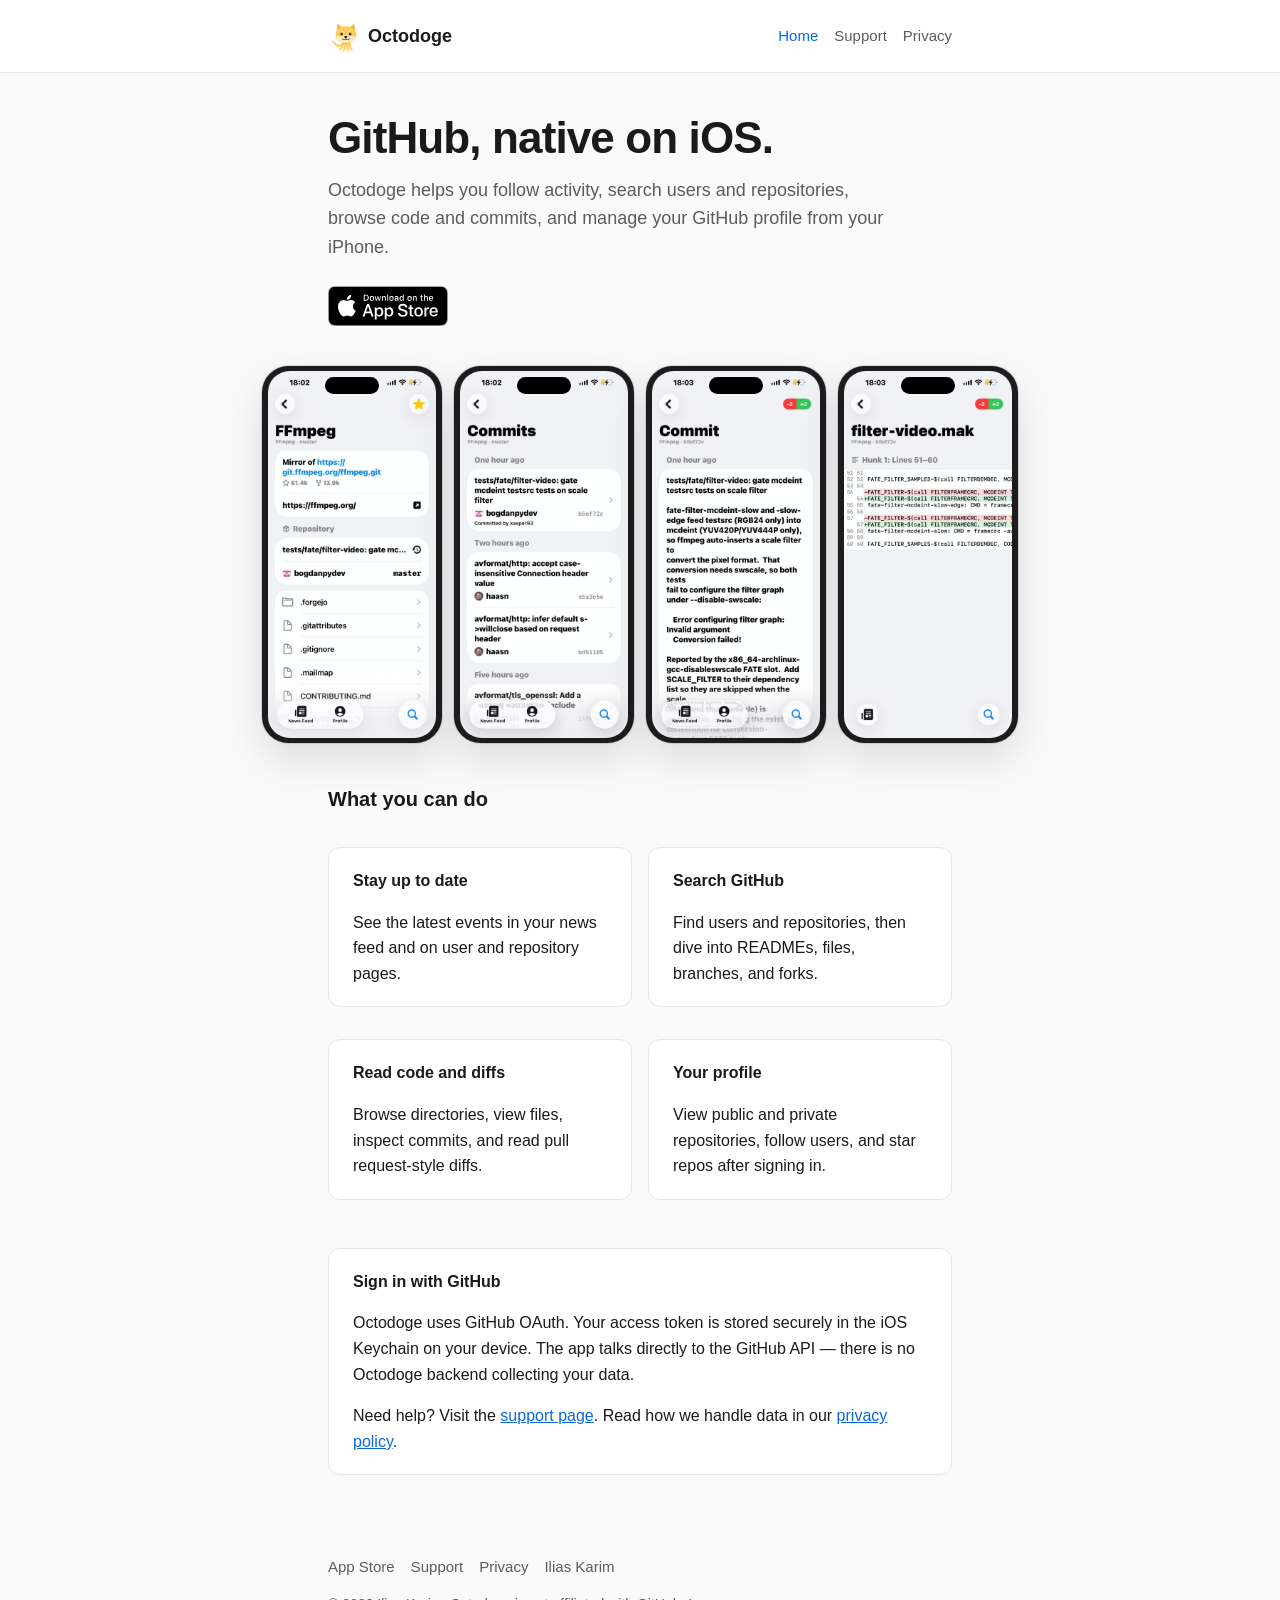
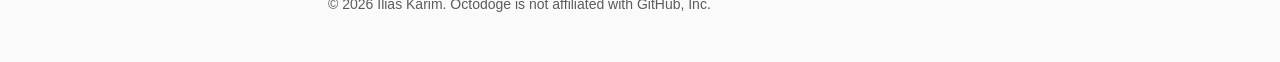
==== index.html @ 3f46ff74 "Add App Store download button (#1) * Add App Store download badge now that the app is live.  Link th" ====
<!DOCTYPE html>
<html lang="en">
  <head>
    <meta charset="utf-8" />
    <meta name="viewport" content="width=device-width, initial-scale=1" />
    <title>Octodoge — GitHub for iOS</title>
    <meta
      name="description"
      content="Octodoge is a native iOS client for browsing GitHub repositories, commits, activity, and your profile."
    />
    <link rel="icon" href="/assets/favicon.png" type="image/png" />
    <link rel="apple-touch-icon" href="/assets/apple-touch-icon.png" />
    <link rel="stylesheet" href="/styles.css" />
  </head>
  <body>
    <header>
      <div class="header-inner">
        <a class="logo" href="/">
          <img src="/assets/octodoge.png" width="32" height="32" alt="" />
          <span>Octodoge</span>
        </a>
        <nav aria-label="Site">
          <a href="/" aria-current="page">Home</a>
          <a href="/support/">Support</a>
          <a href="/privacy/">Privacy</a>
        </nav>
      </div>
    </header>

    <main>
      <section class="hero">
        <h1>GitHub, native on iOS.</h1>
        <p class="lead">
          Octodoge helps you follow activity, search users and repositories, browse code and
          commits, and manage your GitHub profile from your iPhone.
        </p>
        <p class="store-cta">
          <a
            class="app-store-badge"
            href="https://apps.apple.com/app/octodoge-github-companion/id6784353654"
          >
            <picture>
              <source
                media="(prefers-color-scheme: dark)"
                srcset="/assets/download-on-the-app-store-white.svg"
              />
              <img
                src="/assets/download-on-the-app-store.svg"
                width="120"
                height="40"
                alt="Download on the App Store"
              />
            </picture>
          </a>
        </p>
        <div class="phone-strip">
          <figure class="phone">
            <img
              src="/assets/screenshot-repo.jpg"
              width="472"
              height="1024"
              alt="Repository view showing FFmpeg on Octodoge"
            />
          </figure>
          <figure class="phone">
            <img
              src="/assets/screenshot-commits.jpg"
              width="472"
              height="1024"
              alt="Commit history for FFmpeg on Octodoge"
            />
          </figure>
          <figure class="phone">
            <img
              src="/assets/screenshot-commit.jpg"
              width="472"
              height="1024"
              alt="Commit detail on Octodoge"
            />
          </figure>
          <figure class="phone">
            <img
              src="/assets/screenshot-diff.jpg"
              width="472"
              height="1024"
              alt="Diff view for a commit on Octodoge"
            />
          </figure>
        </div>
      </section>

      <section class="features">
        <h2>What you can do</h2>
        <div class="feature-grid">
          <article class="card">
            <h3>Stay up to date</h3>
            <p>See the latest events in your news feed and on user and repository pages.</p>
          </article>
          <article class="card">
            <h3>Search GitHub</h3>
            <p>Find users and repositories, then dive into READMEs, files, branches, and forks.</p>
          </article>
          <article class="card">
            <h3>Read code and diffs</h3>
            <p>Browse directories, view files, inspect commits, and read pull request-style diffs.</p>
          </article>
          <article class="card">
            <h3>Your profile</h3>
            <p>View public and private repositories, follow users, and star repos after signing in.</p>
          </article>
        </div>
      </section>

      <article class="card">
        <h2>Sign in with GitHub</h2>
        <p>
          Octodoge uses GitHub OAuth. Your access token is stored securely in the iOS Keychain on
          your device. The app talks directly to the GitHub API — there is no Octodoge backend
          collecting your data.
        </p>
        <p>
          Need help? Visit the <a href="/support/">support page</a>. Read how we handle data in our
          <a href="/privacy/">privacy policy</a>.
        </p>
      </article>
    </main>

    <footer>
      <nav aria-label="Footer">
        <a href="https://apps.apple.com/app/octodoge-github-companion/id6784353654">App Store</a>
        <a href="/support/">Support</a>
        <a href="/privacy/">Privacy</a>
        <a href="https://iliaskarim.com">Ilias Karim</a>
      </nav>
      <p>© 2026 Ilias Karim. Octodoge is not affiliated with GitHub, Inc.</p>
    </footer>
  </body>
</html>
---- styles.css ----
:root {
  color-scheme: light dark;
  --bg: #fafafa;
  --surface: #ffffff;
  --text: #1a1a1a;
  --muted: #5c5c5c;
  --accent: #0969da;
  --border: #e6e6e6;
  --max-width: 42rem;
}

@media (prefers-color-scheme: dark) {
  :root {
    --bg: #0d1117;
    --surface: #161b22;
    --text: #f0f6fc;
    --muted: #8b949e;
    --accent: #58a6ff;
    --border: #30363d;
  }
}

* {
  box-sizing: border-box;
}

body {
  margin: 0;
  font-family: -apple-system, BlinkMacSystemFont, "Segoe UI", Roboto, Helvetica, Arial, sans-serif;
  line-height: 1.6;
  color: var(--text);
  background: var(--bg);
}

a {
  color: var(--accent);
}

a:hover {
  text-decoration: none;
}

header {
  border-bottom: 1px solid var(--border);
  background: var(--surface);
}

.header-inner {
  max-width: var(--max-width);
  margin: 0 auto;
  padding: 1.25rem 1.5rem;
  display: flex;
  align-items: center;
  justify-content: space-between;
  gap: 1rem;
}

.logo {
  display: inline-flex;
  align-items: center;
  gap: 0.5rem;
  font-size: 1.125rem;
  font-weight: 700;
  line-height: 1;
  color: var(--text);
  text-decoration: none;
}

.logo img {
  display: block;
  width: 2rem;
  height: 2rem;
  flex-shrink: 0;
}

nav {
  display: flex;
  gap: 1rem;
  font-size: 0.9375rem;
}

nav a {
  color: var(--muted);
  text-decoration: none;
}

nav a:hover,
nav a[aria-current="page"] {
  color: var(--accent);
}

main {
  max-width: var(--max-width);
  margin: 0 auto;
  padding: 2.5rem 1.5rem 4rem;
}

.hero {
  margin-bottom: 2.5rem;
}

.hero h1 {
  margin: 0 0 0.75rem;
  font-size: clamp(2rem, 5vw, 2.75rem);
  line-height: 1.15;
  letter-spacing: -0.02em;
}

.lead {
  margin: 0;
  font-size: 1.125rem;
  color: var(--muted);
  max-width: 36rem;
}

.store-cta {
  margin: 1.5rem 0 0;
}

.app-store-badge {
  display: inline-block;
  line-height: 0;
}

.app-store-badge img {
  display: block;
  width: 7.5rem;
  height: auto;
}

.phone-strip {
  display: flex;
  flex-wrap: wrap;
  justify-content: center;
  align-items: flex-end;
  gap: 0.85rem;
  width: min(50rem, calc(100vw - 2rem));
  margin: 2rem 0 0;
  margin-left: 50%;
  translate: -50%;
}

.phone {
  position: relative;
  margin: 0;
  width: min(11rem, calc(50% - 0.5rem));
  border-radius: 1.65rem;
  padding: 0.35rem;
  background: #1c1c1e;
  box-shadow:
    0 0 0 1px rgba(0, 0, 0, 0.12),
    0 1rem 2.5rem rgba(0, 0, 0, 0.12);
}

.phone::after {
  content: "";
  position: absolute;
  z-index: 1;
  top: 0.72rem;
  left: 50%;
  translate: -50% 0;
  width: 30%;
  height: 1.05rem;
  border-radius: 999px;
  background: #000;
  pointer-events: none;
}

@media (min-width: 40rem) {
  .phone-strip {
    flex-wrap: nowrap;
    gap: 0.75rem;
  }

  .phone {
    width: min(11.25rem, 23%);
  }
}

@media (prefers-color-scheme: dark) {
  .phone {
    background: #2c2c2e;
    box-shadow:
      0 0 0 1px rgba(255, 255, 255, 0.08),
      0 1rem 2.5rem rgba(0, 0, 0, 0.45);
  }
}

.phone img {
  display: block;
  width: 100%;
  height: auto;
  border-radius: 1.35rem;
}

.card {
  background: var(--surface);
  border: 1px solid var(--border);
  border-radius: 0.75rem;
  padding: 1.25rem 1.5rem;
  margin-bottom: 1rem;
}

.card h2,
.card h3 {
  margin: 0 0 0.5rem;
  font-size: 1rem;
}

.card p:last-child,
.card ul:last-child {
  margin-bottom: 0;
}

.features {
  display: grid;
  gap: 1rem;
  margin: 2rem 0;
}

.features h2 {
  margin: 0 0 1rem;
  font-size: 1.25rem;
}

.feature-grid {
  display: grid;
  gap: 1rem;
}

@media (min-width: 36rem) {
  .feature-grid {
    grid-template-columns: repeat(2, minmax(0, 1fr));
  }
}

ul {
  padding-left: 1.25rem;
}

li + li {
  margin-top: 0.35rem;
}

.contact-list {
  list-style: none;
  padding: 0;
  margin: 0;
}

.contact-list li + li {
  margin-top: 0.75rem;
}

.contact-label {
  display: block;
  font-size: 0.8125rem;
  font-weight: 600;
  text-transform: uppercase;
  letter-spacing: 0.04em;
  color: var(--muted);
  margin-bottom: 0.15rem;
}

footer {
  max-width: var(--max-width);
  margin: 0 auto;
  padding: 0 1.5rem 2rem;
  color: var(--muted);
  font-size: 0.875rem;
}

footer nav {
  margin-bottom: 0.75rem;
}

.prose h1 {
  margin: 0 0 0.5rem;
  font-size: 2rem;
  letter-spacing: -0.02em;
}

.prose h2 {
  margin: 2rem 0 0.75rem;
  font-size: 1.125rem;
}

.prose p,
.prose ul {
  margin: 0 0 1rem;
}

.prose .updated {
  color: var(--muted);
  font-size: 0.9375rem;
}
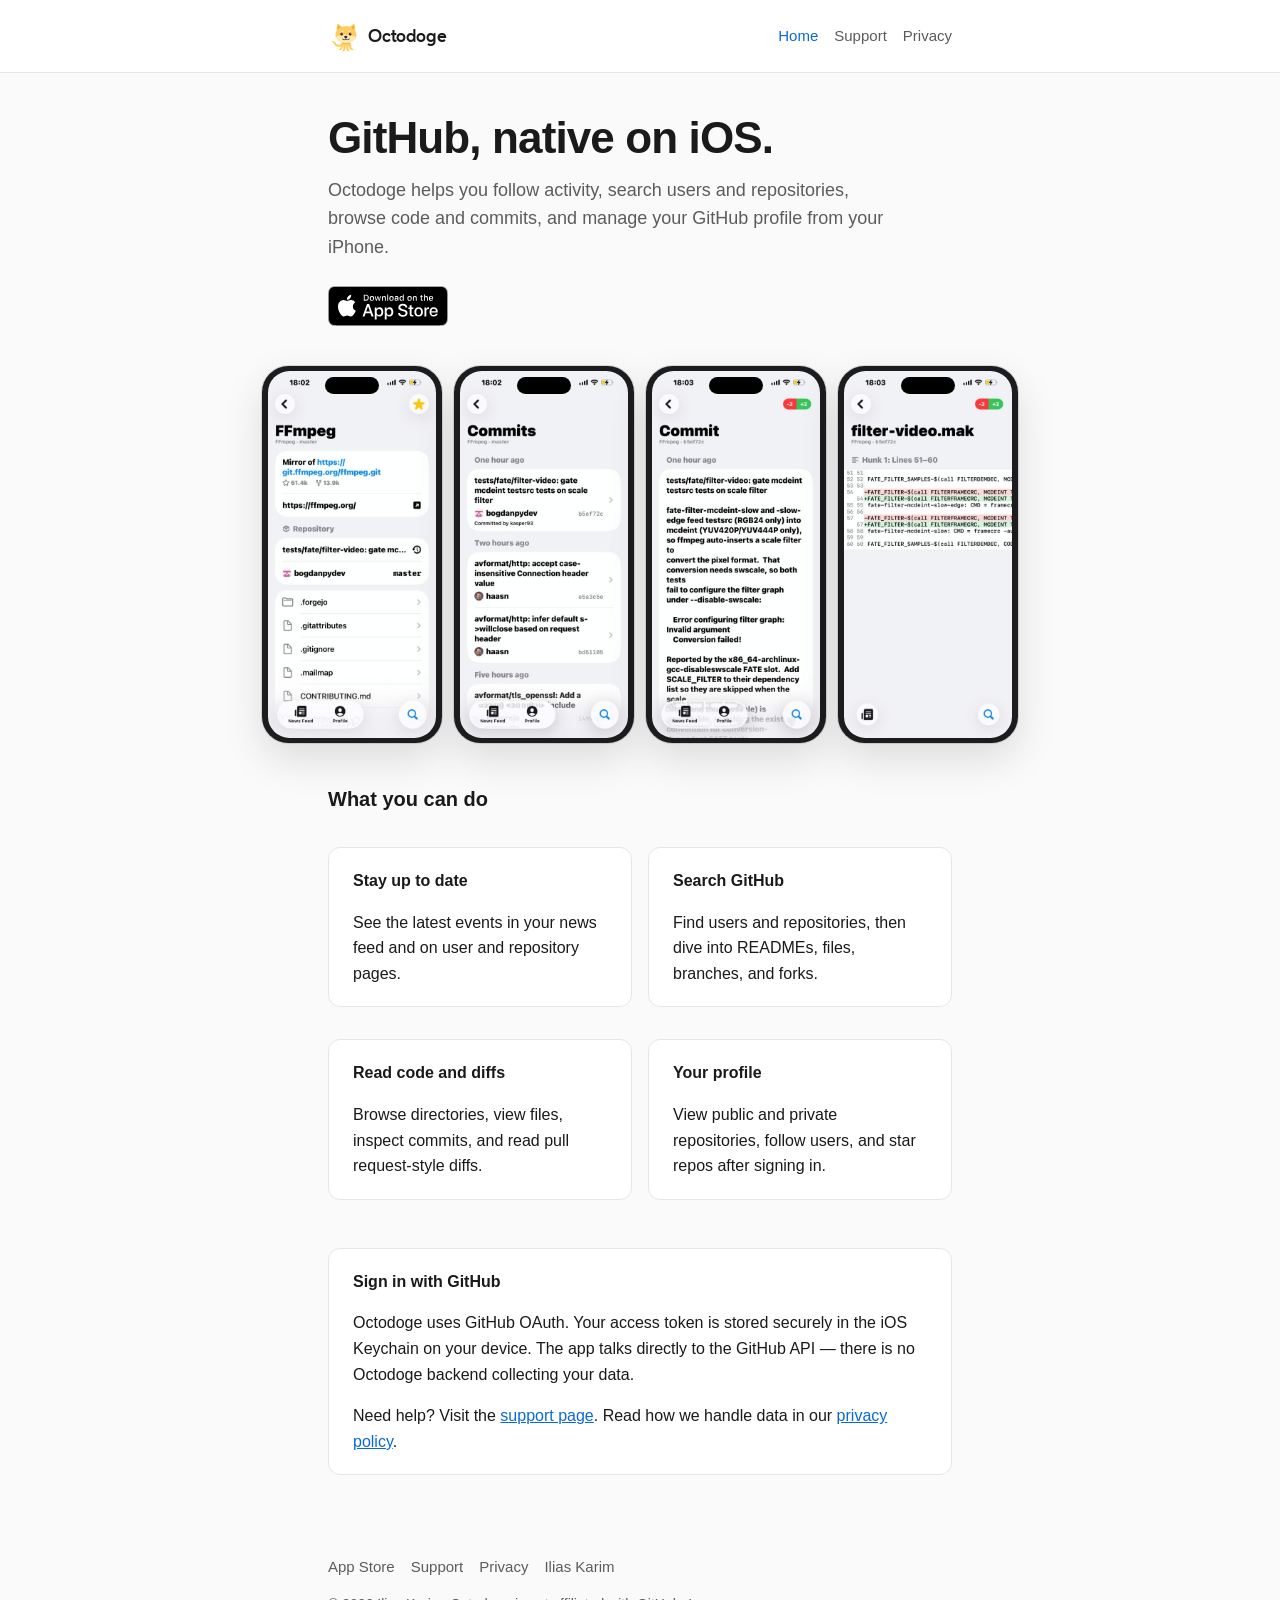
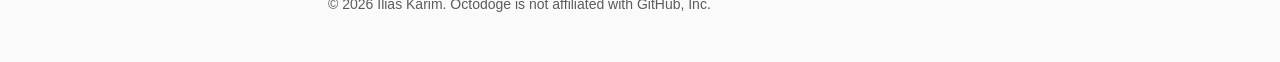
==== commit 2b7aabca: "Render Octodoge brandmark in Ageo Self-host Ageo Bold as WOFF2 and apply it to the header logo wordm" ====
--- a/index.html
+++ b/index.html
@@ -8,16 +8,62 @@
       name="description"
       content="Octodoge is a native iOS client for browsing GitHub repositories, commits, activity, and your profile."
     />
+    <link rel="canonical" href="https://octodoge.com/" />
+    <meta property="og:type" content="website" />
+    <meta property="og:site_name" content="Octodoge" />
+    <meta property="og:locale" content="en_US" />
+    <meta property="og:url" content="https://octodoge.com/" />
+    <meta property="og:title" content="Octodoge — GitHub for iOS" />
+    <meta
+      property="og:description"
+      content="Octodoge is a native iOS client for browsing GitHub repositories, commits, activity, and your profile."
+    />
+    <meta property="og:image" content="https://octodoge.com/assets/apple-touch-icon.png" />
+    <meta property="og:image:width" content="180" />
+    <meta property="og:image:height" content="180" />
+    <meta property="og:image:alt" content="Octodoge app icon" />
+    <meta name="twitter:card" content="summary" />
+    <meta name="twitter:title" content="Octodoge — GitHub for iOS" />
+    <meta
+      name="twitter:description"
+      content="Octodoge is a native iOS client for browsing GitHub repositories, commits, activity, and your profile."
+    />
+    <meta name="twitter:image" content="https://octodoge.com/assets/apple-touch-icon.png" />
+    <meta name="twitter:image:alt" content="Octodoge app icon" />
     <link rel="icon" href="/assets/favicon.png" type="image/png" />
     <link rel="apple-touch-icon" href="/assets/apple-touch-icon.png" />
     <link rel="stylesheet" href="/styles.css" />
+    <script type="application/ld+json">
+      {
+        "@context": "https://schema.org",
+        "@type": "SoftwareApplication",
+        "name": "Octodoge",
+        "description": "Octodoge is a native iOS client for browsing GitHub repositories, commits, activity, and your profile.",
+        "url": "https://octodoge.com/",
+        "downloadUrl": "https://apps.apple.com/app/octodoge-github-companion/id6784353654",
+        "installUrl": "https://apps.apple.com/app/octodoge-github-companion/id6784353654",
+        "applicationCategory": "DeveloperApplication",
+        "operatingSystem": "iOS",
+        "image": "https://octodoge.com/assets/apple-touch-icon.png",
+        "offers": {
+          "@type": "Offer",
+          "price": "0",
+          "priceCurrency": "USD"
+        },
+        "author": {
+          "@type": "Person",
+          "name": "Ilias Karim",
+          "url": "https://iliaskarim.com"
+        }
+      }
+    </script>
   </head>
   <body>
     <header>
       <div class="header-inner">
         <a class="logo" href="/">
           <img src="/assets/octodoge.png" width="32" height="32" alt="" />
-          <span>Octodoge</span>
+          <span class="brandmark">Octodoge</span>
         </a>
         <nav aria-label="Site">
           <a href="/" aria-current="page">Home</a>
--- a/styles.css
+++ b/styles.css
@@ -24,6 +24,14 @@
   box-sizing: border-box;
 }
 
+@font-face {
+  font-family: "Ageo";
+  src: url("/assets/fonts/Ageo-Bold.woff2") format("woff2");
+  font-weight: 700;
+  font-style: normal;
+  font-display: swap;
+}
+
 body {
   margin: 0;
   font-family: -apple-system, BlinkMacSystemFont, "Segoe UI", Roboto, Helvetica, Arial, sans-serif;
@@ -59,9 +67,11 @@
   display: inline-flex;
   align-items: center;
   gap: 0.5rem;
+  font-family: "Ageo", -apple-system, BlinkMacSystemFont, "Segoe UI", sans-serif;
   font-size: 1.125rem;
   font-weight: 700;
   line-height: 1;
+  letter-spacing: -0.01em;
   color: var(--text);
   text-decoration: none;
 }
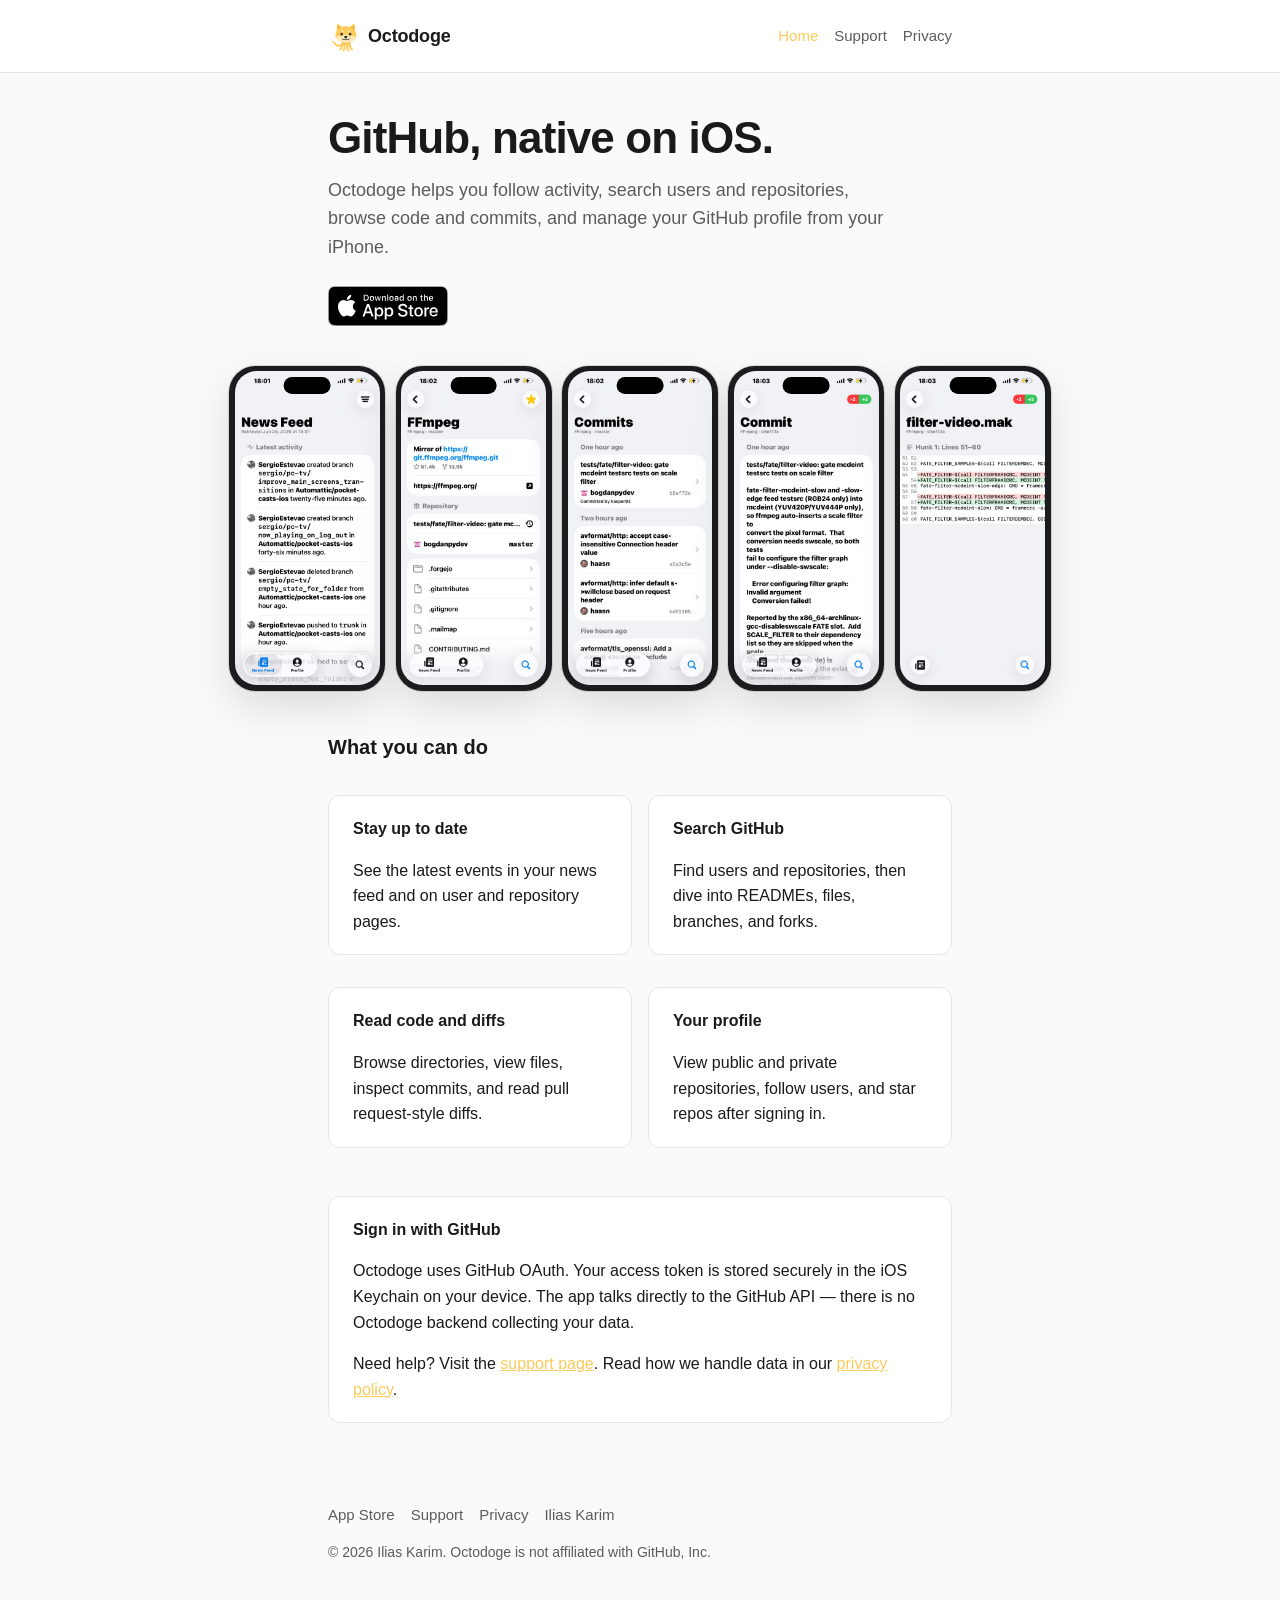
==== commit 097c4783: "Refresh landing screenshots and add the news feed. Pull the five product captures from octodoge-scre" ====
--- a/index.html
+++ b/index.html
@@ -102,6 +102,14 @@
         <div class="phone-strip">
           <figure class="phone">
             <img
+              src="/assets/screenshot-news-feed.jpg"
+              width="472"
+              height="1024"
+              alt="News feed of latest GitHub activity on Octodoge"
+            />
+          </figure>
+          <figure class="phone">
+            <img
               src="/assets/screenshot-repo.jpg"
               width="472"
               height="1024"
--- a/styles.css
+++ b/styles.css
@@ -4,7 +4,7 @@
   --surface: #ffffff;
   --text: #1a1a1a;
   --muted: #5c5c5c;
-  --accent: #0969da;
+  --doge: #fdca5c;
   --border: #e6e6e6;
   --max-width: 42rem;
 }
@@ -15,7 +15,6 @@
     --surface: #161b22;
     --text: #f0f6fc;
     --muted: #8b949e;
-    --accent: #58a6ff;
     --border: #30363d;
   }
 }
@@ -26,8 +25,8 @@
 
 @font-face {
   font-family: "Ageo";
-  src: url("/assets/fonts/Ageo-Bold.woff2") format("woff2");
-  font-weight: 700;
+  src: url("/assets/fonts/Ageo-ExtraBold.woff2") format("woff2");
+  font-weight: 800;
   font-style: normal;
   font-display: swap;
 }
@@ -41,7 +40,7 @@
 }
 
 a {
-  color: var(--accent);
+  color: var(--doge);
 }
 
 a:hover {
@@ -69,7 +68,7 @@
   gap: 0.5rem;
   font-family: "Ageo", -apple-system, BlinkMacSystemFont, "Segoe UI", sans-serif;
   font-size: 1.125rem;
-  font-weight: 700;
+  font-weight: 800;
   line-height: 1;
   letter-spacing: -0.01em;
   color: var(--text);
@@ -96,7 +95,7 @@
 
 nav a:hover,
 nav a[aria-current="page"] {
-  color: var(--accent);
+  color: var(--doge);
 }
 
 main {
@@ -144,7 +143,7 @@
   justify-content: center;
   align-items: flex-end;
   gap: 0.85rem;
-  width: min(50rem, calc(100vw - 2rem));
+  width: min(56rem, calc(100vw - 2rem));
   margin: 2rem 0 0;
   margin-left: 50%;
   translate: -50%;
@@ -176,14 +175,14 @@
   pointer-events: none;
 }
 
-@media (min-width: 40rem) {
+@media (min-width: 52rem) {
   .phone-strip {
     flex-wrap: nowrap;
-    gap: 0.75rem;
+    gap: 0.65rem;
   }
 
   .phone {
-    width: min(11.25rem, 23%);
+    width: min(9.75rem, 18%);
   }
 }
 
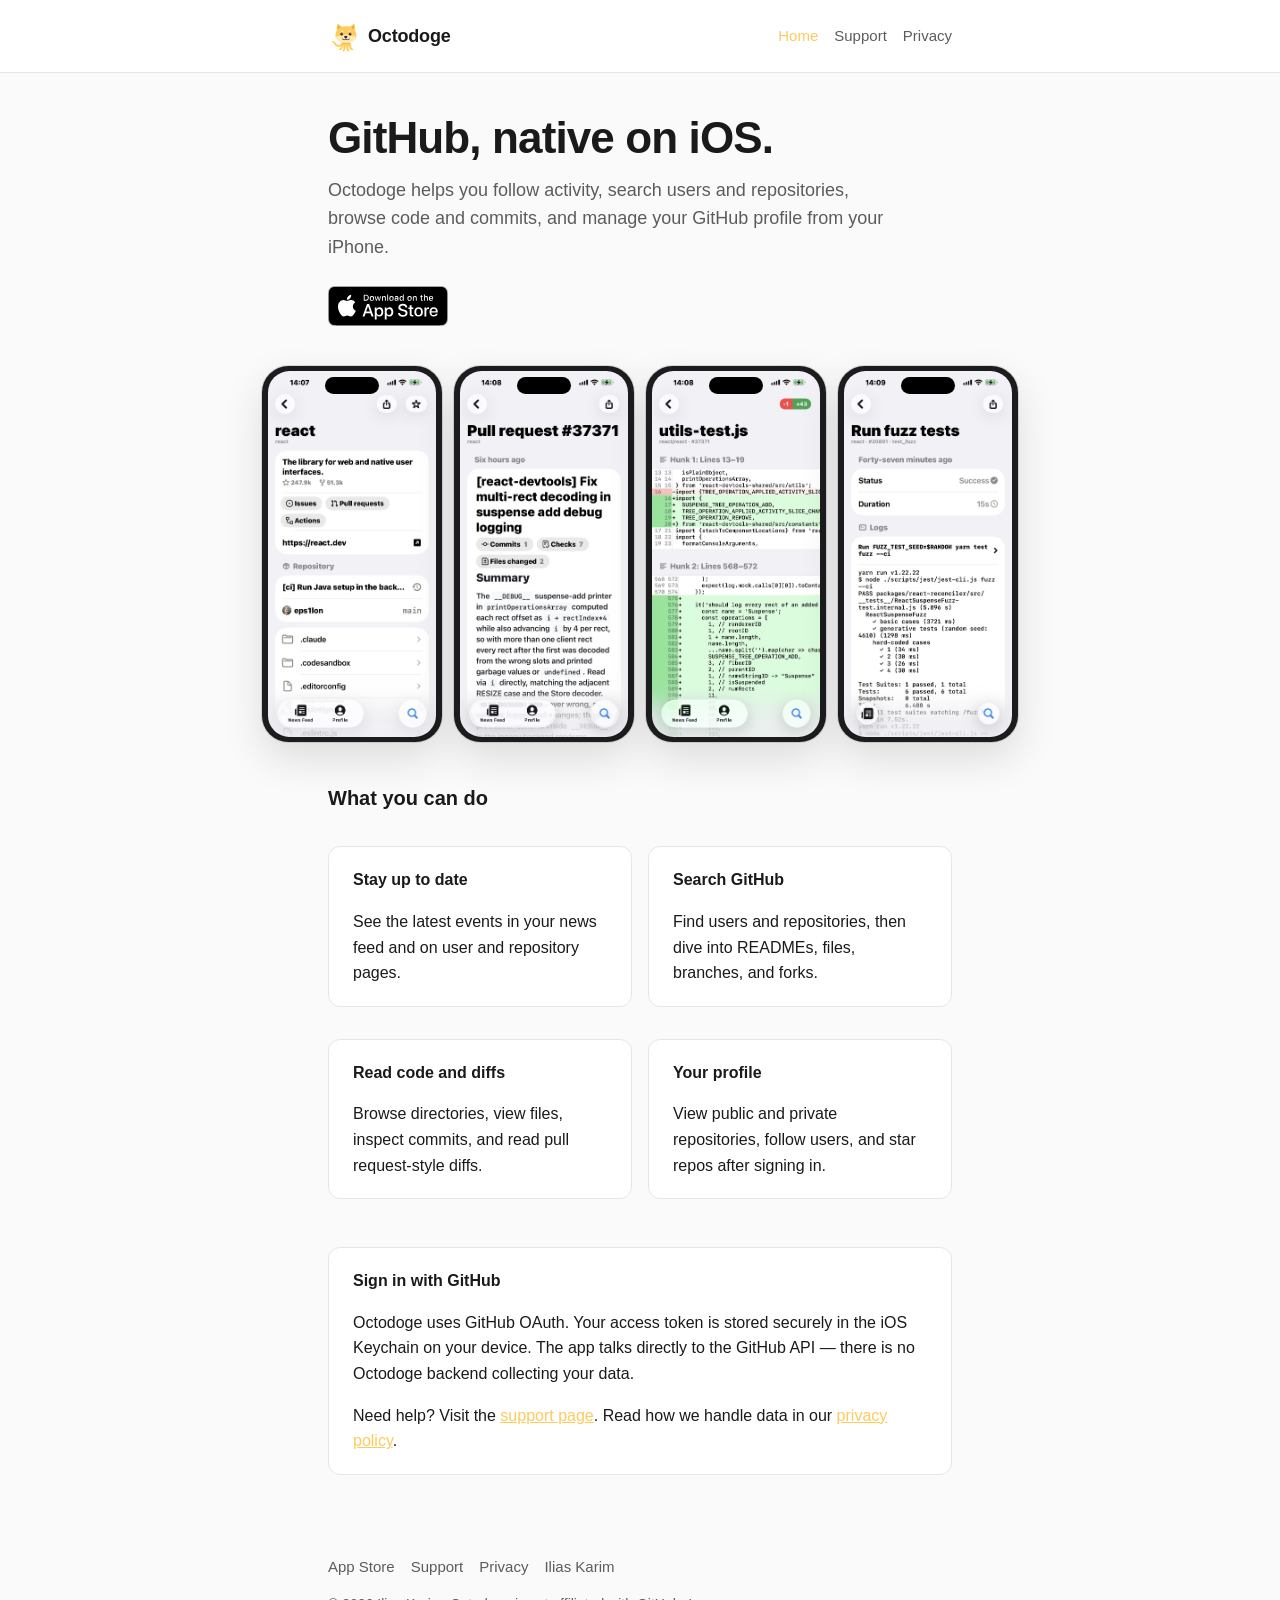
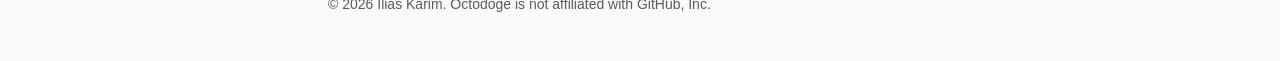
==== commit e78408ff: "Show four current product screenshots on the homepage. Use repo, PR, diff, and Actions captures from" ====
--- a/index.html
+++ b/index.html
@@ -102,42 +102,34 @@
         <div class="phone-strip">
           <figure class="phone">
             <img
-              src="/assets/screenshot-news-feed.jpg"
-              width="472"
-              height="1024"
-              alt="News feed of latest GitHub activity on Octodoge"
+              src="/assets/screenshot-repo.jpg"
+              width="750"
+              height="1624"
+              alt="Repository view showing React on Octodoge"
             />
           </figure>
           <figure class="phone">
             <img
-              src="/assets/screenshot-repo.jpg"
-              width="472"
-              height="1024"
-              alt="Repository view showing FFmpeg on Octodoge"
-            />
-          </figure>
-          <figure class="phone">
-            <img
-              src="/assets/screenshot-commits.jpg"
-              width="472"
-              height="1024"
-              alt="Commit history for FFmpeg on Octodoge"
-            />
-          </figure>
-          <figure class="phone">
-            <img
-              src="/assets/screenshot-commit.jpg"
-              width="472"
-              height="1024"
-              alt="Commit detail on Octodoge"
+              src="/assets/screenshot-pr.jpg"
+              width="750"
+              height="1624"
+              alt="Pull request detail for React on Octodoge"
             />
           </figure>
           <figure class="phone">
             <img
               src="/assets/screenshot-diff.jpg"
-              width="472"
-              height="1024"
-              alt="Diff view for a commit on Octodoge"
+              width="750"
+              height="1624"
+              alt="Diff view for a pull request on Octodoge"
+            />
+          </figure>
+          <figure class="phone">
+            <img
+              src="/assets/screenshot-actions.jpg"
+              width="750"
+              height="1624"
+              alt="Actions job log on Octodoge"
             />
           </figure>
         </div>
--- a/styles.css
+++ b/styles.css
@@ -143,7 +143,7 @@
   justify-content: center;
   align-items: flex-end;
   gap: 0.85rem;
-  width: min(56rem, calc(100vw - 2rem));
+  width: min(50rem, calc(100vw - 2rem));
   margin: 2rem 0 0;
   margin-left: 50%;
   translate: -50%;
@@ -175,14 +175,14 @@
   pointer-events: none;
 }
 
-@media (min-width: 52rem) {
+@media (min-width: 40rem) {
   .phone-strip {
     flex-wrap: nowrap;
-    gap: 0.65rem;
+    gap: 0.75rem;
   }
 
   .phone {
-    width: min(9.75rem, 18%);
+    width: min(11.25rem, 23%);
   }
 }
 
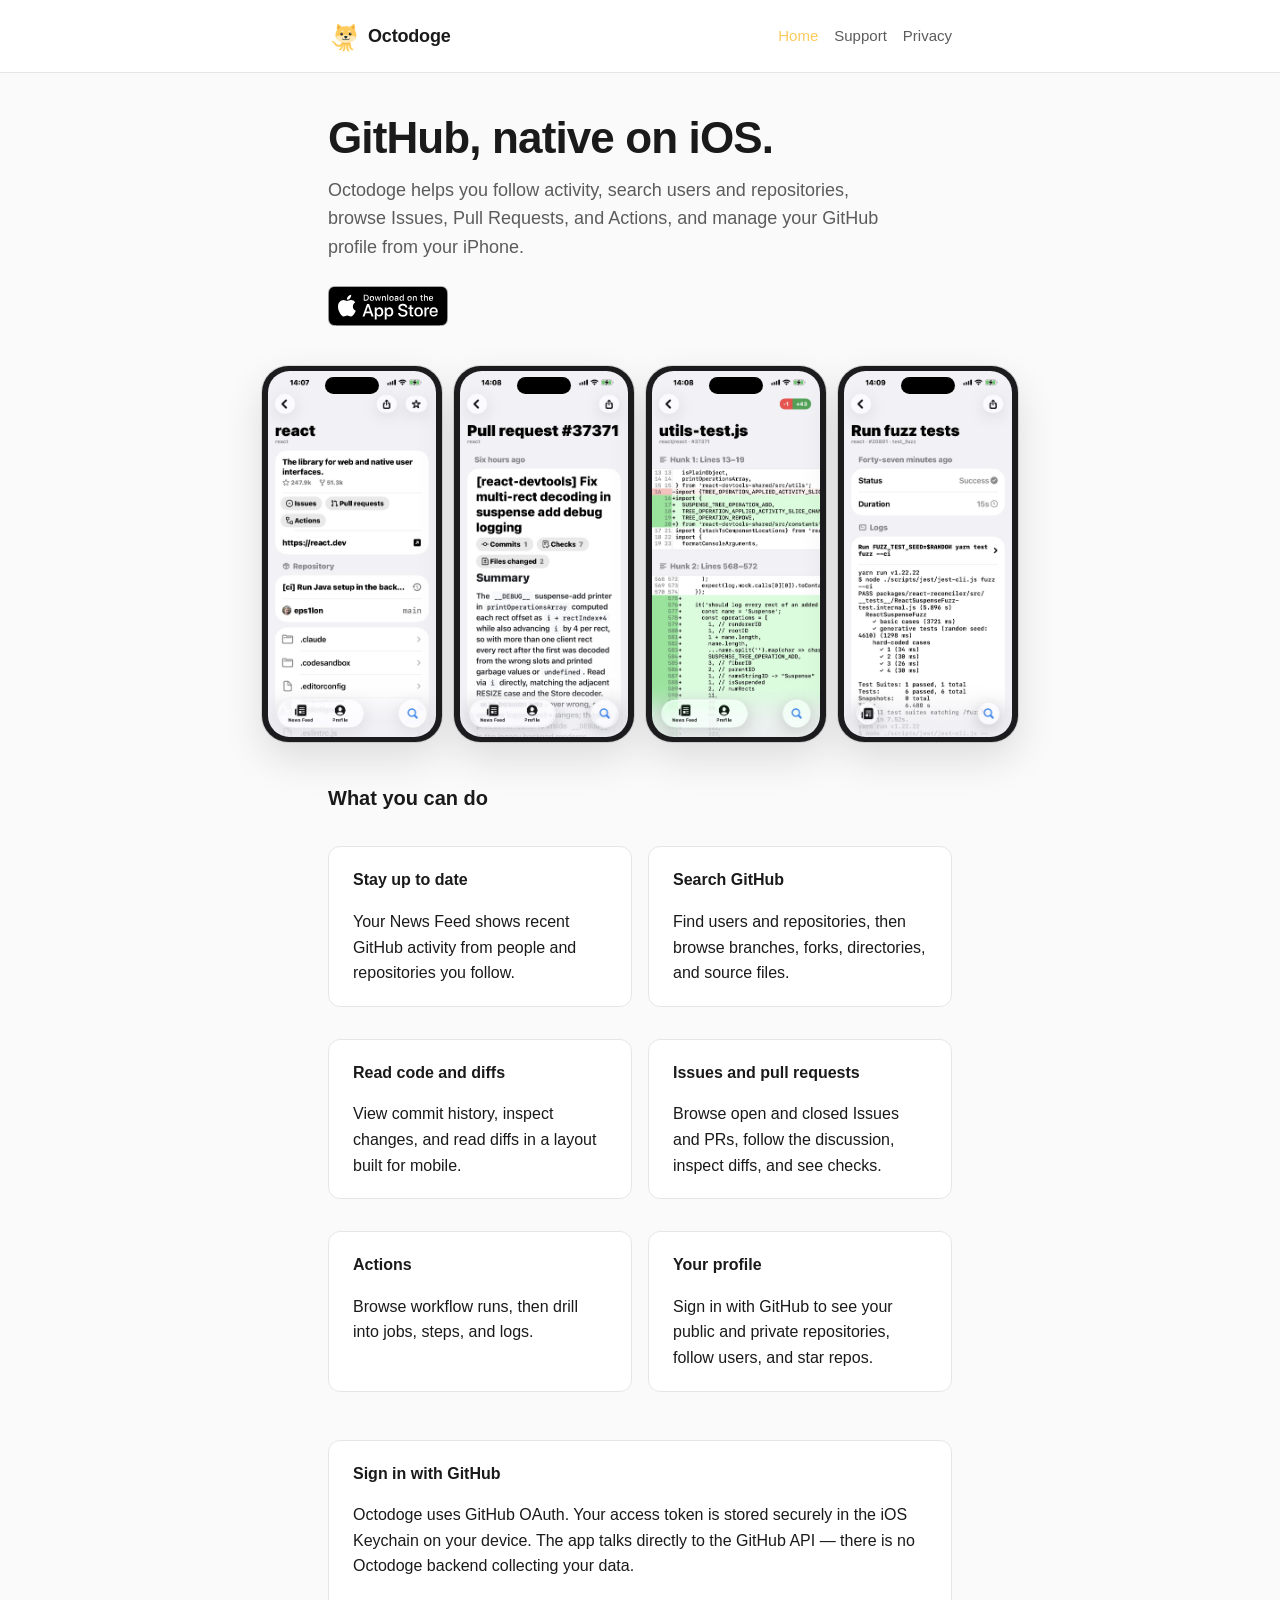
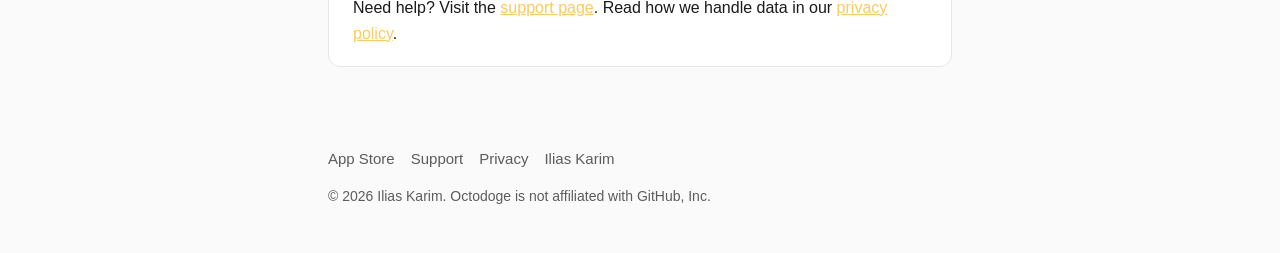
==== commit 48197a36: "Update What you can do to match the 1.9 App Store listing. Add Issues, pull requests, and Actions ca" ====
--- a/index.html
+++ b/index.html
@@ -6,7 +6,7 @@
     <title>Octodoge — GitHub for iOS</title>
     <meta
       name="description"
-      content="Octodoge is a native iOS client for browsing GitHub repositories, commits, activity, and your profile."
+      content="Octodoge is a native iOS client for browsing GitHub repositories, Issues, Pull Requests, Actions, activity, and your profile."
     />
     <link rel="canonical" href="https://octodoge.com/" />
     <meta property="og:type" content="website" />
@@ -16,7 +16,7 @@
     <meta property="og:title" content="Octodoge — GitHub for iOS" />
     <meta
       property="og:description"
-      content="Octodoge is a native iOS client for browsing GitHub repositories, commits, activity, and your profile."
+      content="Octodoge is a native iOS client for browsing GitHub repositories, Issues, Pull Requests, Actions, activity, and your profile."
     />
     <meta property="og:image" content="https://octodoge.com/assets/apple-touch-icon.png" />
     <meta property="og:image:width" content="180" />
@@ -26,7 +26,7 @@
     <meta name="twitter:title" content="Octodoge — GitHub for iOS" />
     <meta
       name="twitter:description"
-      content="Octodoge is a native iOS client for browsing GitHub repositories, commits, activity, and your profile."
+      content="Octodoge is a native iOS client for browsing GitHub repositories, Issues, Pull Requests, Actions, activity, and your profile."
     />
     <meta name="twitter:image" content="https://octodoge.com/assets/apple-touch-icon.png" />
     <meta name="twitter:image:alt" content="Octodoge app icon" />
@@ -38,7 +38,7 @@
         "@context": "https://schema.org",
         "@type": "SoftwareApplication",
         "name": "Octodoge",
-        "description": "Octodoge is a native iOS client for browsing GitHub repositories, commits, activity, and your profile.",
+        "description": "Octodoge is a native iOS client for browsing GitHub repositories, Issues, Pull Requests, Actions, activity, and your profile.",
         "url": "https://octodoge.com/",
         "downloadUrl": "https://apps.apple.com/app/octodoge-github-companion/id6784353654",
         "installUrl": "https://apps.apple.com/app/octodoge-github-companion/id6784353654",
@@ -77,8 +77,8 @@
       <section class="hero">
         <h1>GitHub, native on iOS.</h1>
         <p class="lead">
-          Octodoge helps you follow activity, search users and repositories, browse code and
-          commits, and manage your GitHub profile from your iPhone.
+          Octodoge helps you follow activity, search users and repositories, browse Issues, Pull
+          Requests, and Actions, and manage your GitHub profile from your iPhone.
         </p>
         <p class="store-cta">
           <a
@@ -140,19 +140,40 @@
         <div class="feature-grid">
           <article class="card">
             <h3>Stay up to date</h3>
-            <p>See the latest events in your news feed and on user and repository pages.</p>
+            <p>
+              Your News Feed shows recent GitHub activity from people and repositories you follow.
+            </p>
           </article>
           <article class="card">
             <h3>Search GitHub</h3>
-            <p>Find users and repositories, then dive into READMEs, files, branches, and forks.</p>
+            <p>
+              Find users and repositories, then browse branches, forks, directories, and source
+              files.
+            </p>
           </article>
           <article class="card">
             <h3>Read code and diffs</h3>
-            <p>Browse directories, view files, inspect commits, and read pull request-style diffs.</p>
+            <p>
+              View commit history, inspect changes, and read diffs in a layout built for mobile.
+            </p>
+          </article>
+          <article class="card">
+            <h3>Issues and pull requests</h3>
+            <p>
+              Browse open and closed Issues and PRs, follow the discussion, inspect diffs, and see
+              checks.
+            </p>
+          </article>
+          <article class="card">
+            <h3>Actions</h3>
+            <p>Browse workflow runs, then drill into jobs, steps, and logs.</p>
           </article>
           <article class="card">
             <h3>Your profile</h3>
-            <p>View public and private repositories, follow users, and star repos after signing in.</p>
+            <p>
+              Sign in with GitHub to see your public and private repositories, follow users, and
+              star repos.
+            </p>
           </article>
         </div>
       </section>
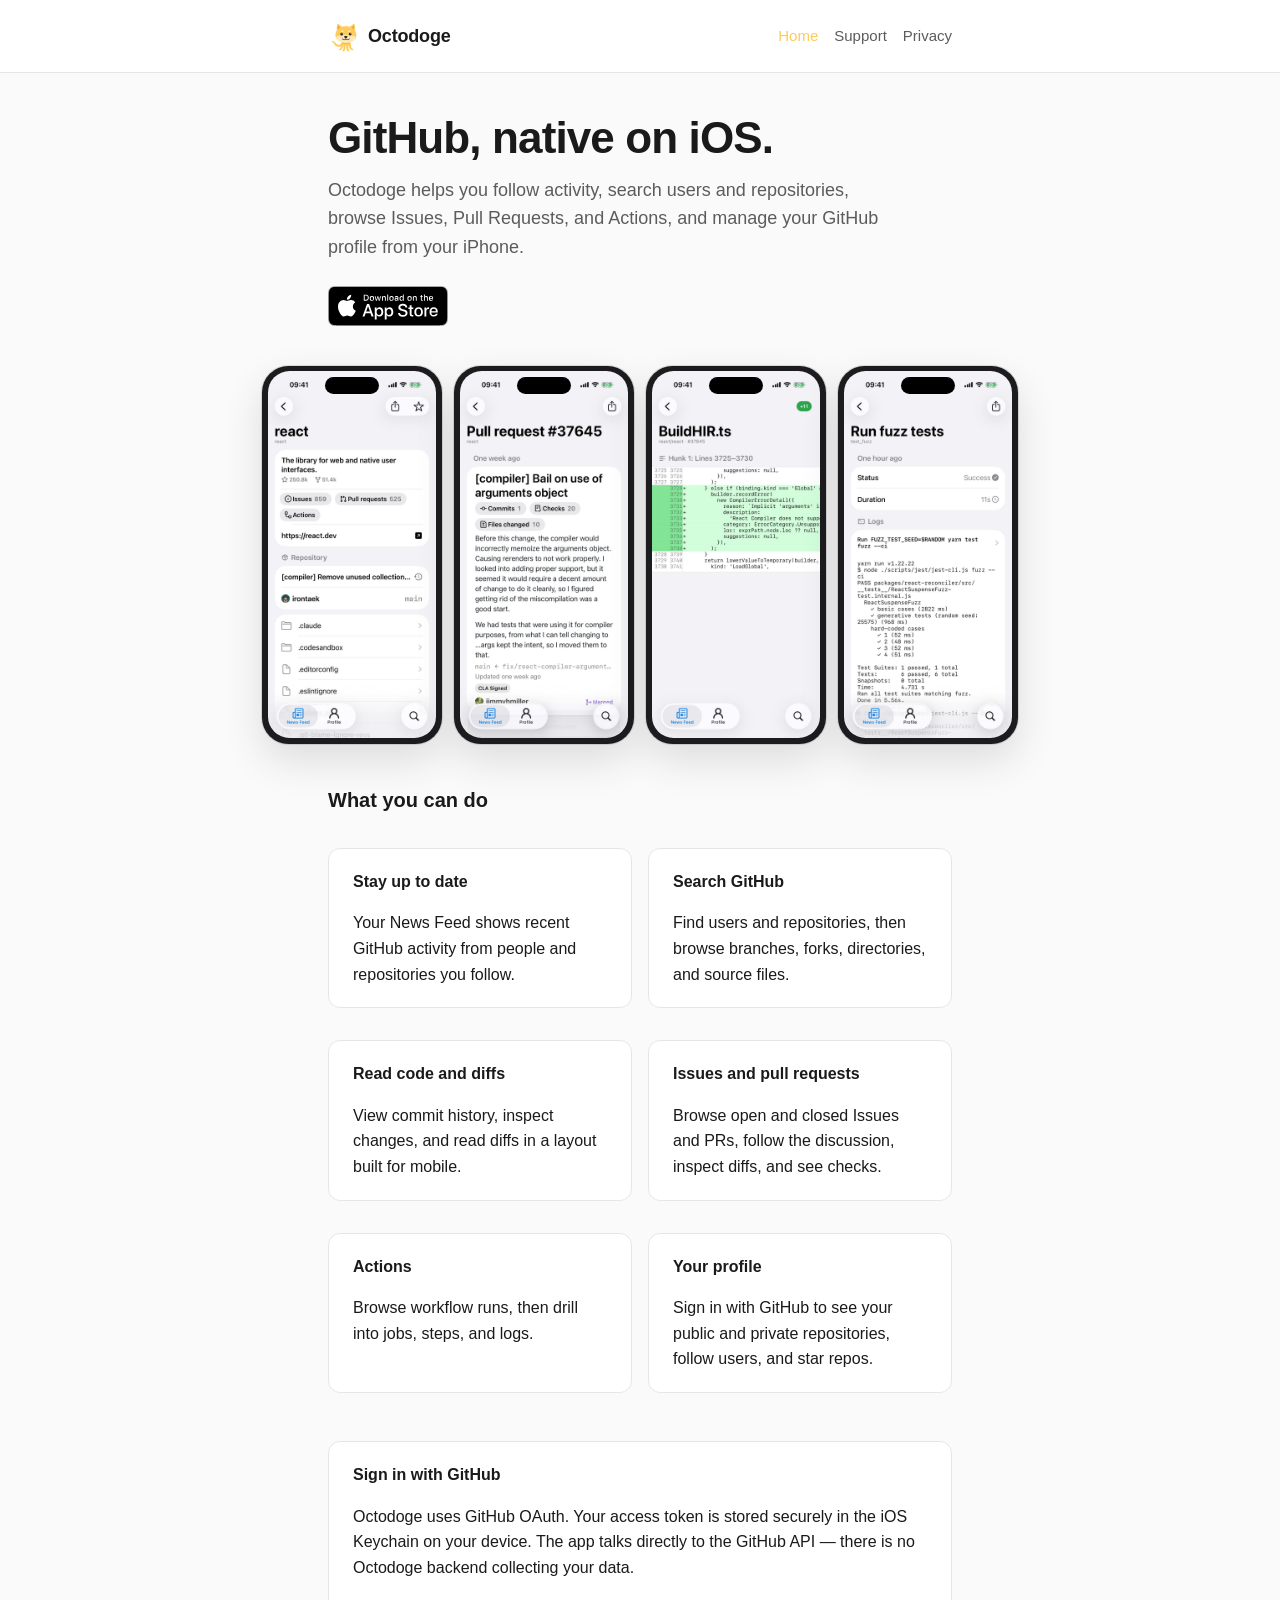
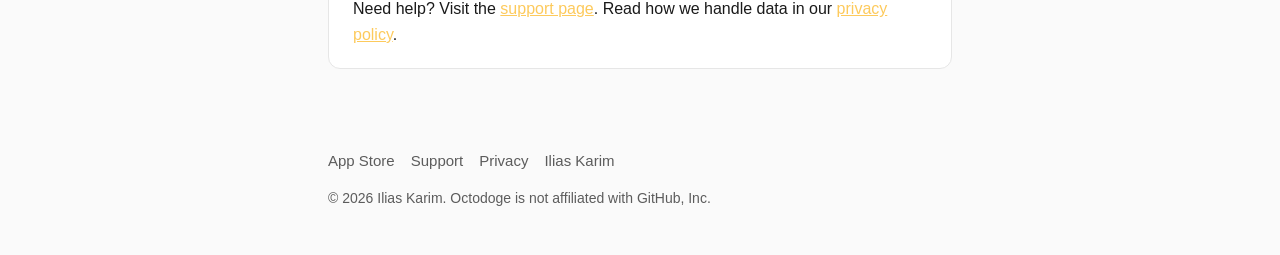
==== commit ac9579f0: "Refresh homepage screenshots from the 1.11 captures. Pull the updated repo, pull request, diff, and " ====
--- a/index.html
+++ b/index.html
@@ -103,32 +103,32 @@
           <figure class="phone">
             <img
               src="/assets/screenshot-repo.jpg"
-              width="750"
-              height="1624"
+              width="804"
+              height="1748"
               alt="Repository view showing React on Octodoge"
             />
           </figure>
           <figure class="phone">
             <img
               src="/assets/screenshot-pr.jpg"
-              width="750"
-              height="1624"
+              width="804"
+              height="1748"
               alt="Pull request detail for React on Octodoge"
             />
           </figure>
           <figure class="phone">
             <img
               src="/assets/screenshot-diff.jpg"
-              width="750"
-              height="1624"
+              width="804"
+              height="1748"
               alt="Diff view for a pull request on Octodoge"
             />
           </figure>
           <figure class="phone">
             <img
               src="/assets/screenshot-actions.jpg"
-              width="750"
-              height="1624"
+              width="804"
+              height="1748"
               alt="Actions job log on Octodoge"
             />
           </figure>
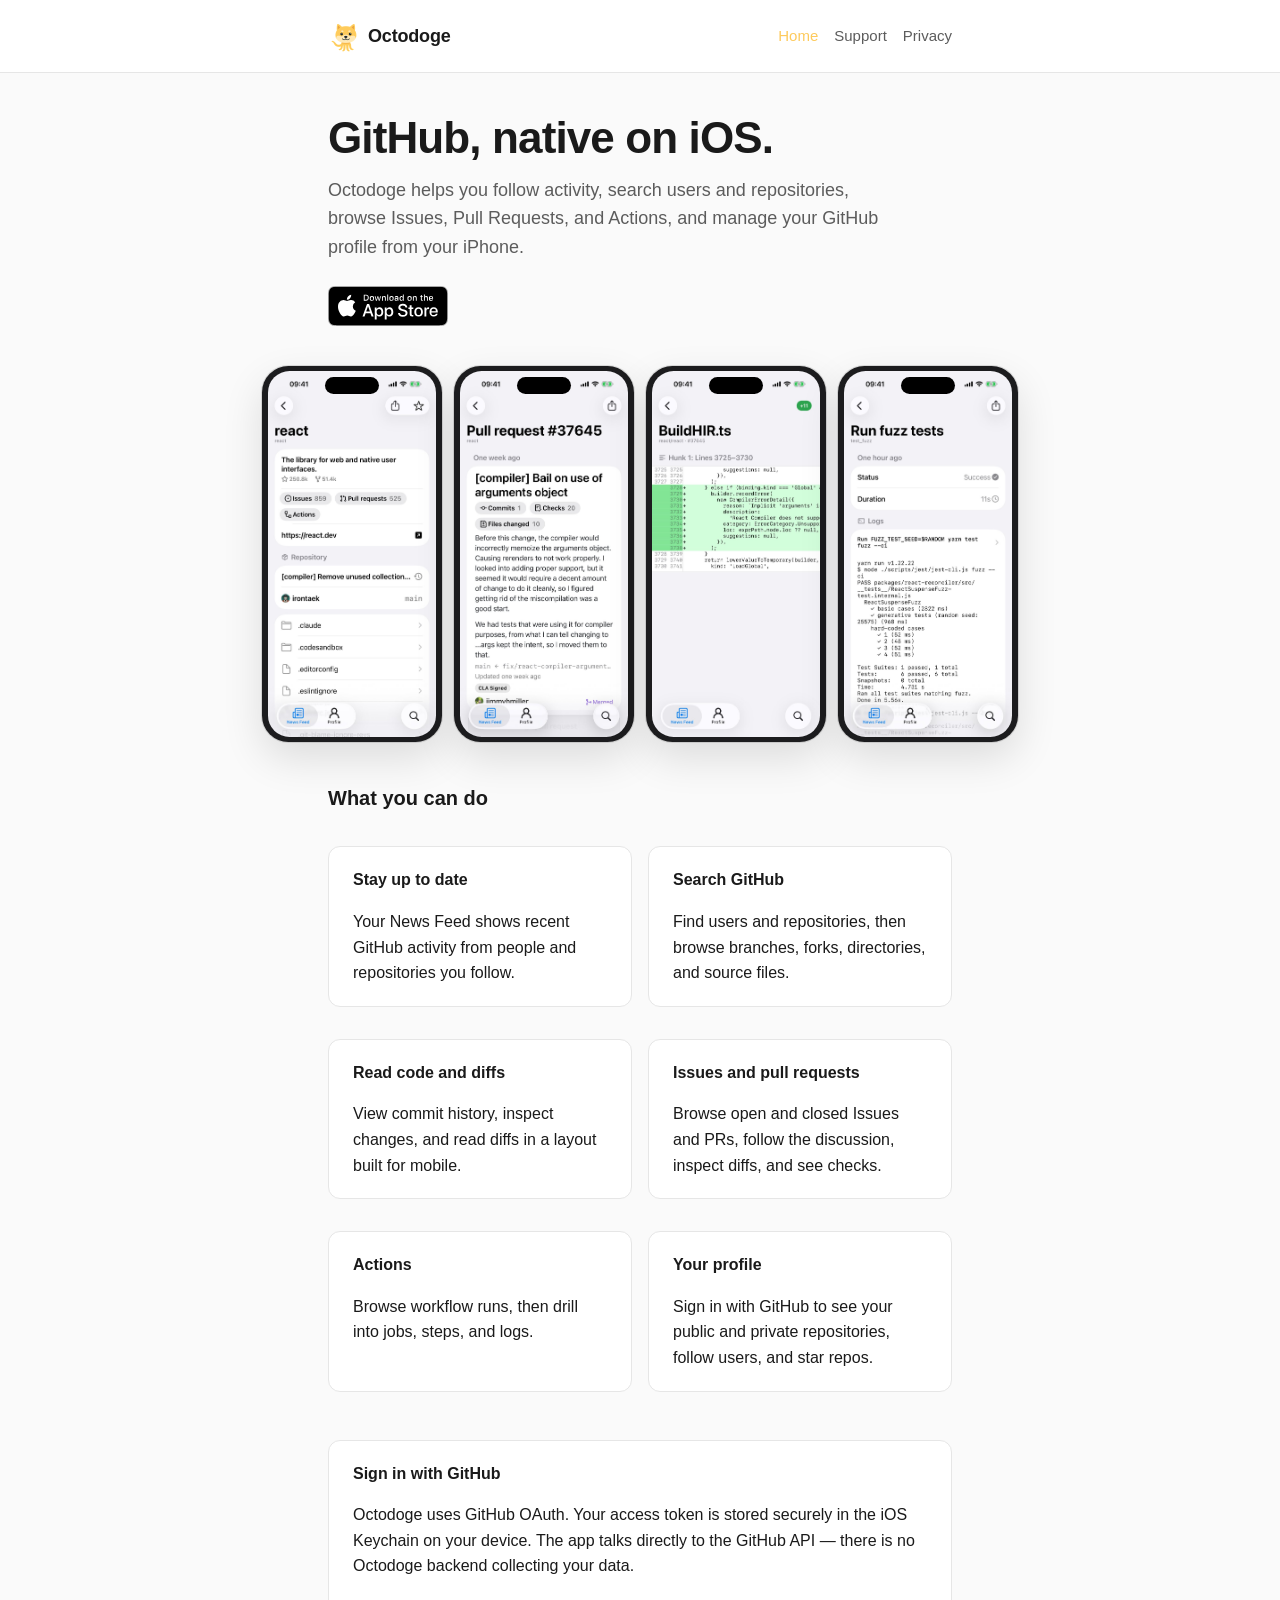
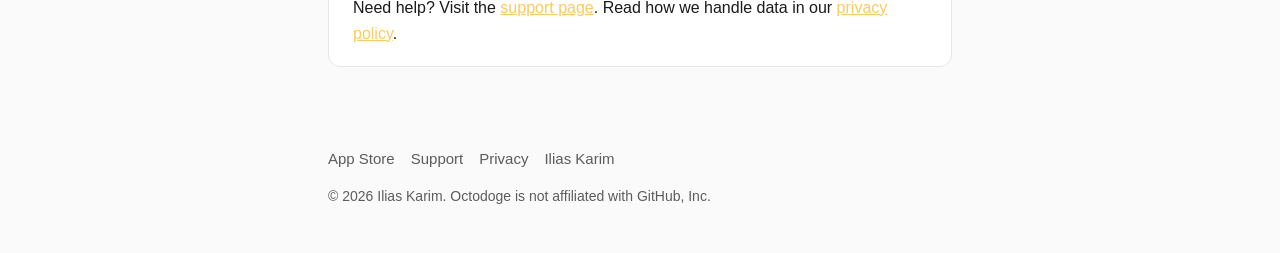
==== commit d4cedb4d: "Keep homepage screenshots at 750×1624. The 1.11 captures are a taller device size. Scale them to the" ====
--- a/index.html
+++ b/index.html
@@ -103,32 +103,32 @@
           <figure class="phone">
             <img
               src="/assets/screenshot-repo.jpg"
-              width="804"
-              height="1748"
+              width="750"
+              height="1624"
               alt="Repository view showing React on Octodoge"
             />
           </figure>
           <figure class="phone">
             <img
               src="/assets/screenshot-pr.jpg"
-              width="804"
-              height="1748"
+              width="750"
+              height="1624"
               alt="Pull request detail for React on Octodoge"
             />
           </figure>
           <figure class="phone">
             <img
               src="/assets/screenshot-diff.jpg"
-              width="804"
-              height="1748"
+              width="750"
+              height="1624"
               alt="Diff view for a pull request on Octodoge"
             />
           </figure>
           <figure class="phone">
             <img
               src="/assets/screenshot-actions.jpg"
-              width="804"
-              height="1748"
+              width="750"
+              height="1624"
               alt="Actions job log on Octodoge"
             />
           </figure>
